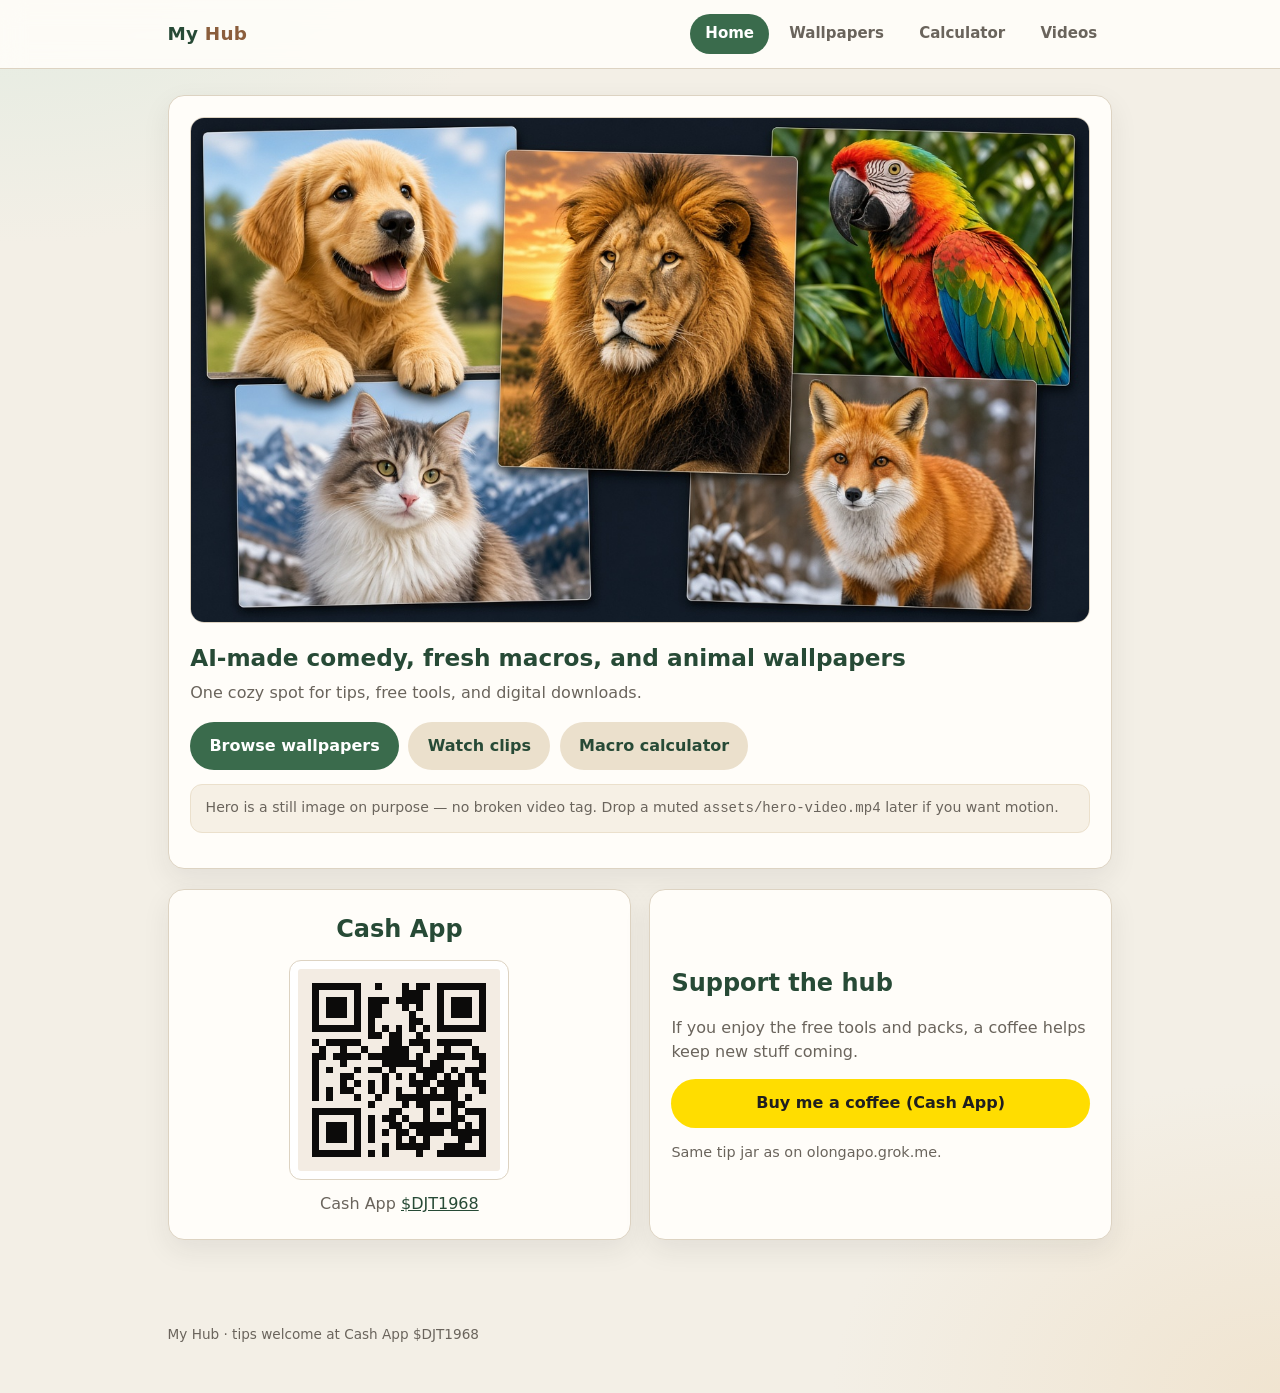
==== index.html @ 8bc64599 "Fix leftover $foot placeholders with site footer" ====
<!DOCTYPE html>
<html lang="en">
<head>
  <meta charset="UTF-8" />
  <meta name="viewport" content="width=device-width, initial-scale=1" />
  <title>Home · My Hub</title>
  <link rel="stylesheet" href="css/styles.css" />
</head>
<body>
  <header class="site-header">
    <div class="nav-wrap">
      <a class="brand" href="index.html">My <span>Hub</span></a>
      <button class="nav-toggle" type="button" aria-expanded="false" aria-controls="site-nav">Menu</button>
      <ul class="nav-links" id="site-nav">
        <li><a class="active" href="index.html">Home</a></li>
        <li><a href="wallpapers.html">Wallpapers</a></li>
        <li><a href="calculator.html">Calculator</a></li>
        <li><a href="videos.html">Videos</a></li>
      </ul>
    </div>
  </header>
  <main>
    <section class="hero-card">
      <img class="hero-media" src="assets/animal-wallpapers-cover.jpg" alt="Animal Wallpapers Pack preview" />
      <p class="hook">AI-made comedy, fresh macros, and animal wallpapers</p>
      <p class="lead">One cozy spot for tips, free tools, and digital downloads.</p>
      <div style="display:flex;flex-wrap:wrap;gap:0.6rem">
        <a class="btn btn-primary" href="wallpapers.html">Browse wallpapers</a>
        <a class="btn btn-ghost" href="videos.html">Watch clips</a>
        <a class="btn btn-ghost" href="calculator.html">Macro calculator</a>
      </div>
      <p class="soft-note">Hero is a still image on purpose — no broken video tag. Drop a muted <code>assets/hero-video.mp4</code> later if you want motion.</p>
    </section>
    <section class="home-grid">
      <div class="card qr-wrap">
        <h2 style="margin:0;color:var(--green-dark)">Cash App</h2>
        <img src="assets/cash-app-qr.svg" alt="Cash App QR code for $DJT1968" />
        <p class="lead" style="margin:0">Cash App <a href="https://cash.app/$DJT1968" target="_blank" rel="noopener">$DJT1968</a></p>
      </div>
      <div class="card" style="display:flex;flex-direction:column;justify-content:center;gap:0.85rem">
        <h2 style="margin:0;color:var(--green-dark)">Support the hub</h2>
        <p class="lead" style="margin:0">If you enjoy the free tools and packs, a coffee helps keep new stuff coming.</p>
        <a class="btn btn-coffee" href="https://cash.app/$DJT1968" target="_blank" rel="noopener">Buy me a coffee (Cash App)</a>
        <p class="lead" style="margin:0;font-size:0.9rem">Same tip jar as on olongapo.grok.me.</p>
      </div>
    </section>
  </main>
<footer class="site-footer"><p>My Hub · tips welcome at Cash App $DJT1968</p></footer>
  <script src="js/nav.js"></script>
</body>
</html>
---- css/styles.css ----
:root {
  --bg: #f3efe6;
  --bg-card: #fffdf9;
  --ink: #2a2824;
  --muted: #6a645c;
  --green: #3a6b4c;
  --green-dark: #274a36;
  --earth: #c4a574;
  --earth-soft: #ebe0cc;
  --accent: #8b5e3c;
  --border: #ddd3c2;
  --shadow: 0 10px 28px rgba(42, 40, 36, 0.08);
  --radius: 16px;
  --max: 980px;
  --nav-h: 68px;
  font-family: "Segoe UI", system-ui, -apple-system, sans-serif;
}
*, *::before, *::after { box-sizing: border-box; }
html { scroll-behavior: smooth; }
body {
  margin: 0;
  color: var(--ink);
  background:
    radial-gradient(ellipse 80% 50% at 0% -10%, #dceadf 0%, transparent 55%),
    radial-gradient(ellipse 70% 45% at 100% 100%, #f0e4d0 0%, transparent 50%),
    var(--bg);
  min-height: 100vh;
  line-height: 1.55;
}
a { color: var(--green-dark); }
a:hover { color: var(--accent); }

.site-header {
  position: sticky;
  top: 0;
  z-index: 50;
  background: rgba(255, 253, 249, 0.9);
  backdrop-filter: blur(12px);
  border-bottom: 1px solid var(--border);
}
.nav-wrap {
  max-width: var(--max);
  margin: 0 auto;
  padding: 0 1.1rem;
  min-height: var(--nav-h);
  display: flex;
  align-items: center;
  justify-content: space-between;
  gap: 1rem;
}
.brand {
  font-weight: 800;
  font-size: 1.15rem;
  color: var(--green-dark);
  text-decoration: none;
  letter-spacing: 0.01em;
}
.brand span { color: var(--accent); }
.nav-toggle {
  display: none;
  border: 1px solid var(--border);
  background: var(--bg-card);
  border-radius: 10px;
  padding: 0.5rem 0.8rem;
  cursor: pointer;
  color: var(--ink);
  font-weight: 600;
}
.nav-links {
  display: flex;
  flex-wrap: wrap;
  gap: 0.3rem;
  list-style: none;
  margin: 0;
  padding: 0;
}
.nav-links a {
  display: block;
  padding: 0.5rem 0.95rem;
  border-radius: 999px;
  text-decoration: none;
  color: var(--muted);
  font-weight: 650;
  font-size: 0.94rem;
  transition: background 0.15s ease, color 0.15s ease;
}
.nav-links a:hover { background: var(--earth-soft); color: var(--green-dark); }
.nav-links a.active {
  background: var(--green);
  color: #fff;
}
.nav-links a.active:hover { background: var(--green-dark); color: #fff; }

main {
  max-width: var(--max);
  margin: 0 auto;
  padding: 1.6rem 1.1rem 3.2rem;
}
.hero-card, .card {
  background: var(--bg-card);
  border: 1px solid var(--border);
  border-radius: var(--radius);
  box-shadow: var(--shadow);
  padding: 1.35rem;
  margin-bottom: 1.2rem;
}
.hero-media {
  width: 100%;
  aspect-ratio: 16 / 9;
  border-radius: 14px;
  object-fit: cover;
  display: block;
  border: 1px solid var(--border);
  background: #1e2a22;
}
.hook {
  margin: 1.05rem 0 0.3rem;
  font-size: clamp(1.2rem, 2.5vw, 1.45rem);
  font-weight: 800;
  color: var(--green-dark);
}
.lead { color: var(--muted); margin: 0 0 1rem; }
.home-grid {
  display: grid;
  grid-template-columns: 1fr 1fr;
  gap: 1.1rem;
}
.qr-wrap {
  display: flex;
  flex-direction: column;
  align-items: center;
  gap: 0.75rem;
  text-align: center;
}
.qr-wrap img {
  width: min(220px, 100%);
  height: auto;
  border-radius: 12px;
  border: 1px solid var(--border);
  background: #fff;
  padding: 0.5rem;
}
.btn {
  display: inline-flex;
  align-items: center;
  justify-content: center;
  gap: 0.4rem;
  padding: 0.75rem 1.2rem;
  border-radius: 999px;
  border: none;
  font-weight: 750;
  text-decoration: none;
  cursor: pointer;
  transition: transform 0.12s ease, background 0.12s ease, box-shadow 0.12s ease;
}
.btn:hover { transform: translateY(-1px); }
.btn-primary { background: var(--green); color: #fff; }
.btn-primary:hover { background: var(--green-dark); color: #fff; }
.btn-coffee { background: #ffdd00; color: #1f1f1f; }
.btn-ghost { background: var(--earth-soft); color: var(--green-dark); }
.btn-buy {
  font-size: 1.05rem;
  padding: 0.9rem 1.45rem;
  box-shadow: 0 8px 18px rgba(61, 107, 79, 0.28);
}
.page-title {
  margin: 0 0 0.35rem;
  font-size: clamp(1.5rem, 3vw, 1.85rem);
  color: var(--green-dark);
}
.page-sub { margin: 0 0 1.3rem; color: var(--muted); max-width: 40rem; }
.cover {
  width: 100%;
  border-radius: 14px;
  display: block;
  border: 1px solid var(--border);
}
.soft-note {
  font-size: 0.88rem;
  color: var(--muted);
  background: #f6f0e5;
  border: 1px solid var(--earth-soft);
  border-radius: 12px;
  padding: 0.75rem 0.9rem;
  margin-top: 0.85rem;
}
.form-grid {
  display: grid;
  grid-template-columns: 1fr 1fr;
  gap: 0.9rem;
}
.form-grid .full { grid-column: 1 / -1; }
label {
  display: flex;
  flex-direction: column;
  gap: 0.35rem;
  font-weight: 650;
  font-size: 0.92rem;
}
input, select {
  padding: 0.7rem 0.8rem;
  border-radius: 11px;
  border: 1px solid var(--border);
  background: #fff;
  font: inherit;
  color: var(--ink);
}
input:focus, select:focus {
  outline: 2px solid var(--green);
  outline-offset: 1px;
}
.results {
  display: grid;
  grid-template-columns: repeat(3, 1fr);
  gap: 0.8rem;
  margin-top: 1rem;
}
.result-pill {
  background: linear-gradient(165deg, #e7f1e9, #f7f1e5);
  border: 1px solid var(--border);
  border-radius: 14px;
  padding: 1rem;
  text-align: center;
}
.result-pill strong {
  display: block;
  font-size: 1.4rem;
  color: var(--green-dark);
}
.result-pill span { color: var(--muted); font-size: 0.85rem; }
.video-grid {
  display: grid;
  grid-template-columns: 1fr 1fr;
  gap: 1rem;
}
.video-card {
  margin: 0;
  background: #fff;
  border: 1px solid var(--border);
  border-radius: 14px;
  overflow: hidden;
  box-shadow: var(--shadow);
  display: flex;
  flex-direction: column;
}
.video-card img {
  width: 100%;
  aspect-ratio: 16 / 10;
  object-fit: cover;
  display: block;
  background: #243028;
}
.video-card .body {
  padding: 1rem 1.05rem 1.15rem;
  display: flex;
  flex-direction: column;
  gap: 0.55rem;
  flex: 1;
}
.video-card h2 {
  margin: 0;
  font-size: 1.1rem;
  color: var(--green-dark);
}
.video-card p { margin: 0; color: var(--muted); font-size: 0.92rem; }
.video-card .btn { margin-top: auto; align-self: flex-start; }
.wallpaper-hero { text-align: center; }
.wallpaper-blurb { margin: 1rem 0 1.1rem; color: var(--muted); }
.gallery-heading {
  margin: 0 0 1rem;
  font-size: 1.2rem;
  color: var(--green-dark);
}
.wallpaper-gallery {
  display: grid;
  grid-template-columns: repeat(2, 1fr);
  gap: 0.95rem;
}
.wallpaper-card {
  margin: 0;
  background: #fff;
  border: 1px solid var(--border);
  border-radius: 14px;
  overflow: hidden;
  box-shadow: var(--shadow);
}
.wallpaper-card img {
  display: block;
  width: 100%;
  aspect-ratio: 16 / 9;
  object-fit: cover;
}
.wallpaper-card figcaption {
  padding: 0.6rem 0.75rem 0.75rem;
  font-weight: 750;
  color: var(--green-dark);
  text-align: center;
}
.buy-row { margin-top: 1.3rem; text-align: center; }
.site-footer {
  max-width: var(--max);
  margin: 0 auto;
  padding: 0 1.1rem 2.2rem;
  color: var(--muted);
  font-size: 0.85rem;
}
@media (min-width: 721px) {
  .wallpaper-gallery { grid-template-columns: repeat(3, 1fr); }
}
@media (max-width: 720px) {
  .nav-toggle { display: inline-flex; }
  .nav-links {
    display: none;
    width: 100%;
    flex-direction: column;
    padding-bottom: 0.85rem;
  }
  .nav-links.open { display: flex; }
  .nav-wrap { flex-wrap: wrap; padding-top: 0.65rem; }
  .home-grid, .form-grid, .results, .video-grid, .wallpaper-gallery {
    grid-template-columns: 1fr;
  }
}
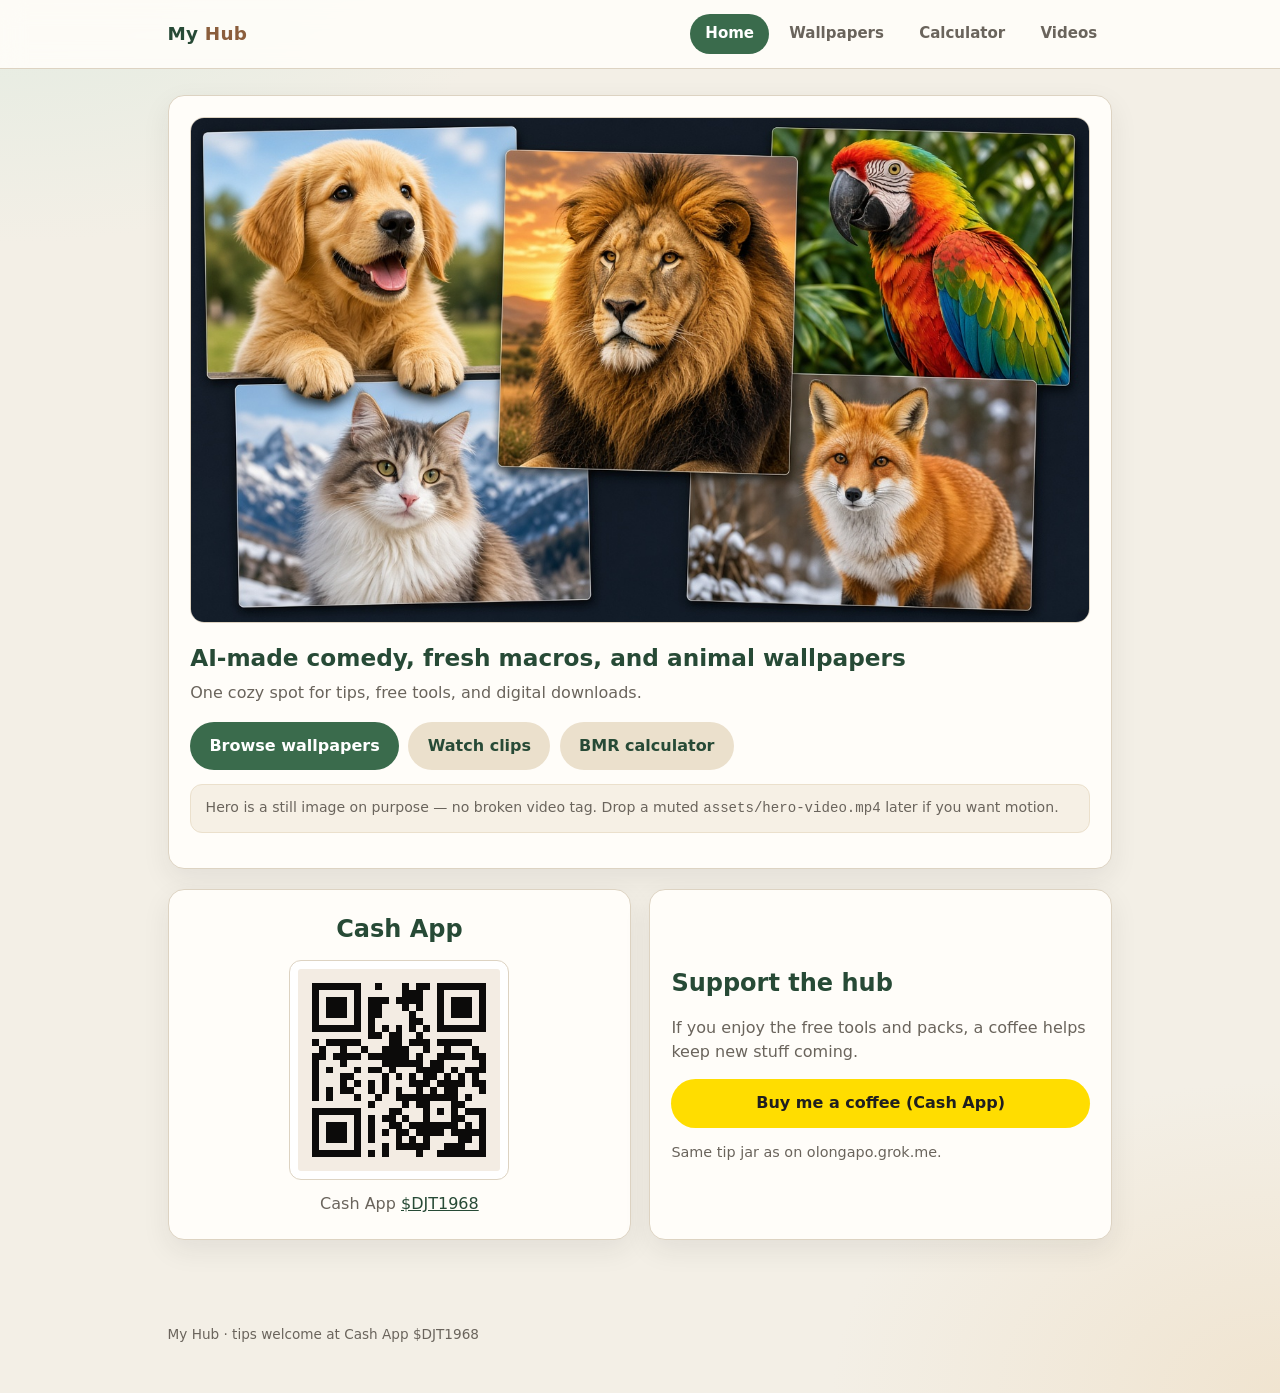
==== commit 89dbfc8f: "Rename Free macro calculator label to Free BMR Calculator Display-only rename; calculator logic unch" ====
--- a/index.html
+++ b/index.html
@@ -27,7 +27,7 @@
       <div style="display:flex;flex-wrap:wrap;gap:0.6rem">
         <a class="btn btn-primary" href="wallpapers.html">Browse wallpapers</a>
         <a class="btn btn-ghost" href="videos.html">Watch clips</a>
-        <a class="btn btn-ghost" href="calculator.html">Macro calculator</a>
+        <a class="btn btn-ghost" href="calculator.html">BMR calculator</a>
       </div>
       <p class="soft-note">Hero is a still image on purpose — no broken video tag. Drop a muted <code>assets/hero-video.mp4</code> later if you want motion.</p>
     </section>
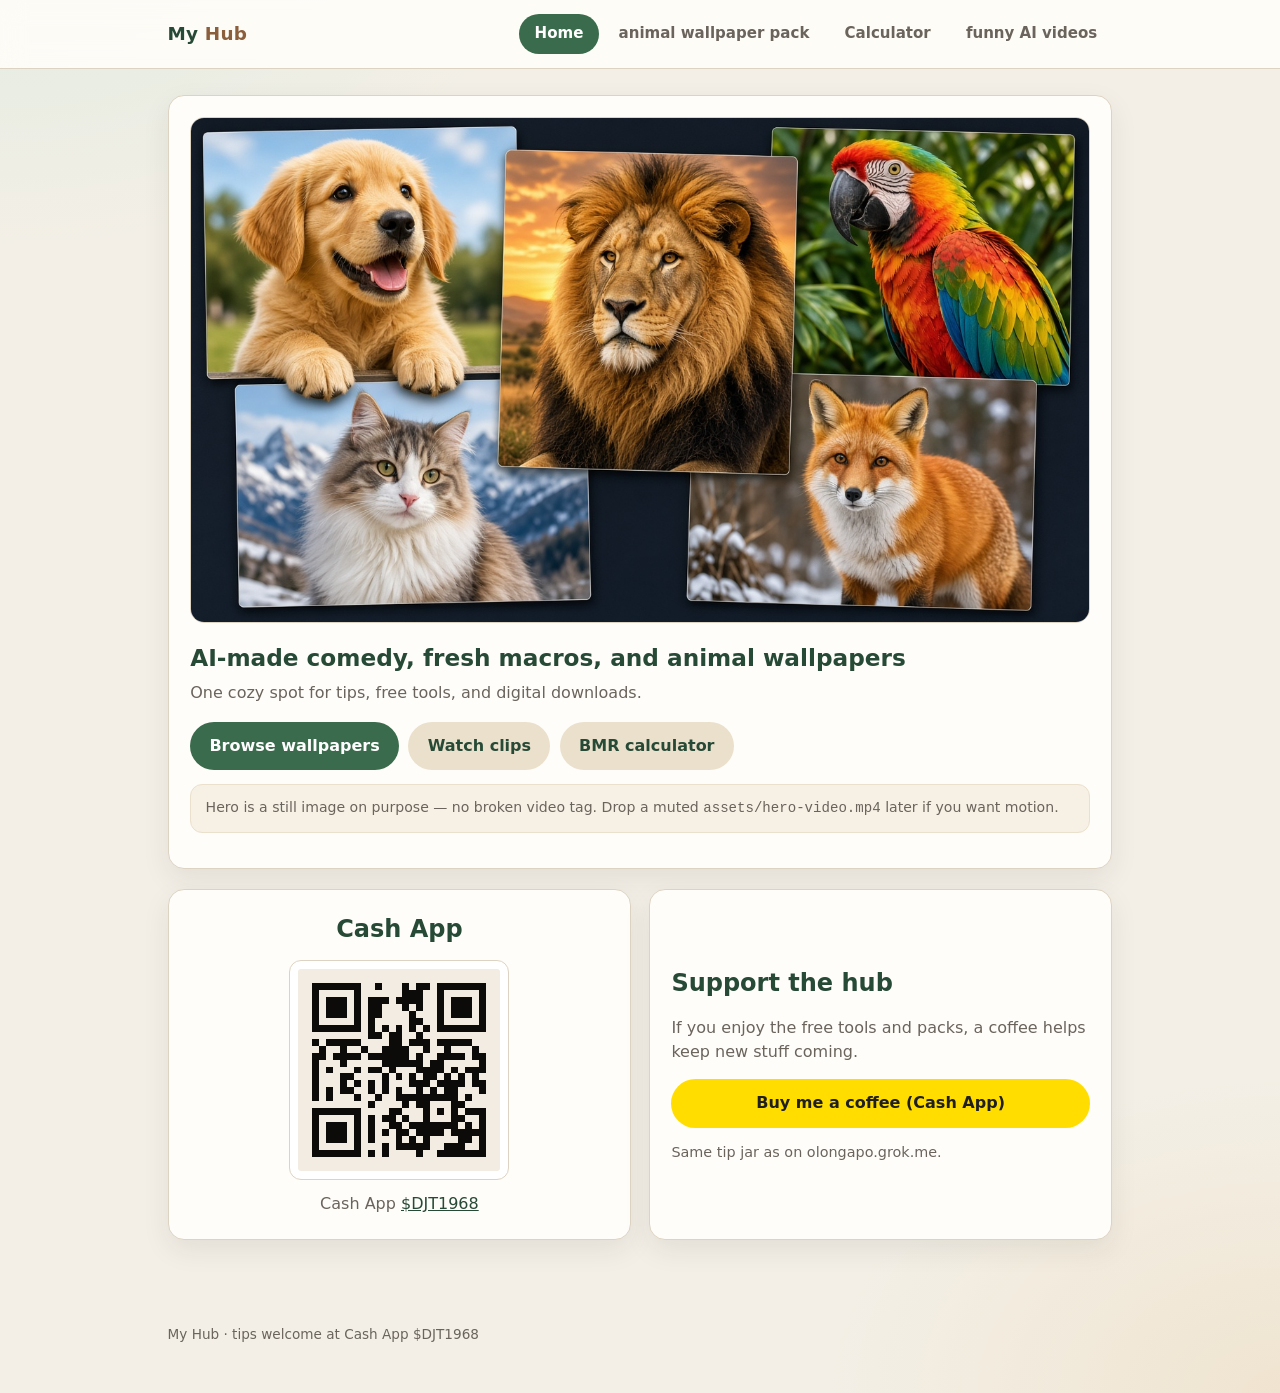
==== commit a2695df4: "Rename nav labels: animal wallpaper pack, funny AI videos Display-only; hrefs and pages unchanged." ====
--- a/index.html
+++ b/index.html
@@ -13,9 +13,9 @@
       <button class="nav-toggle" type="button" aria-expanded="false" aria-controls="site-nav">Menu</button>
       <ul class="nav-links" id="site-nav">
         <li><a class="active" href="index.html">Home</a></li>
-        <li><a href="wallpapers.html">Wallpapers</a></li>
+        <li><a href="wallpapers.html">animal wallpaper pack</a></li>
         <li><a href="calculator.html">Calculator</a></li>
-        <li><a href="videos.html">Videos</a></li>
+        <li><a href="videos.html">funny AI videos</a></li>
       </ul>
     </div>
   </header>
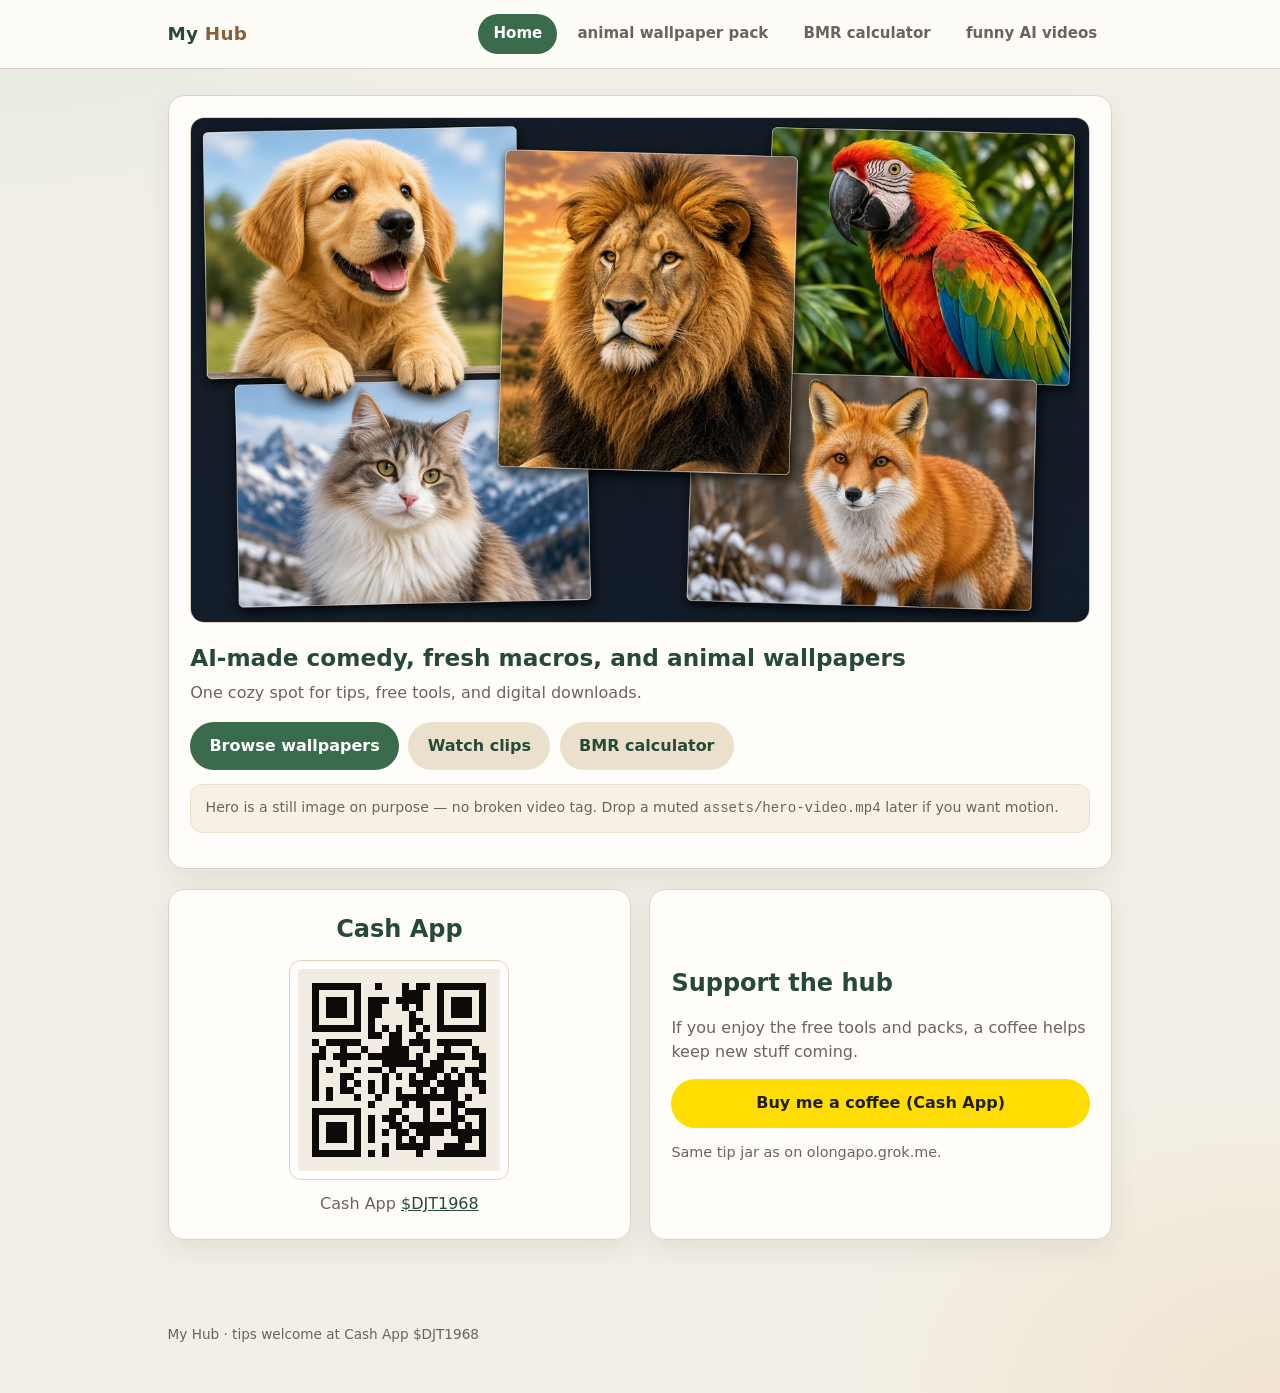
==== commit 385949e3: "Rename nav tab Calculator to BMR calculator Earlier rename only updated page heading and home button" ====
--- a/index.html
+++ b/index.html
@@ -14,7 +14,7 @@
       <ul class="nav-links" id="site-nav">
         <li><a class="active" href="index.html">Home</a></li>
         <li><a href="wallpapers.html">animal wallpaper pack</a></li>
-        <li><a href="calculator.html">Calculator</a></li>
+        <li><a href="calculator.html">BMR calculator</a></li>
         <li><a href="videos.html">funny AI videos</a></li>
       </ul>
     </div>
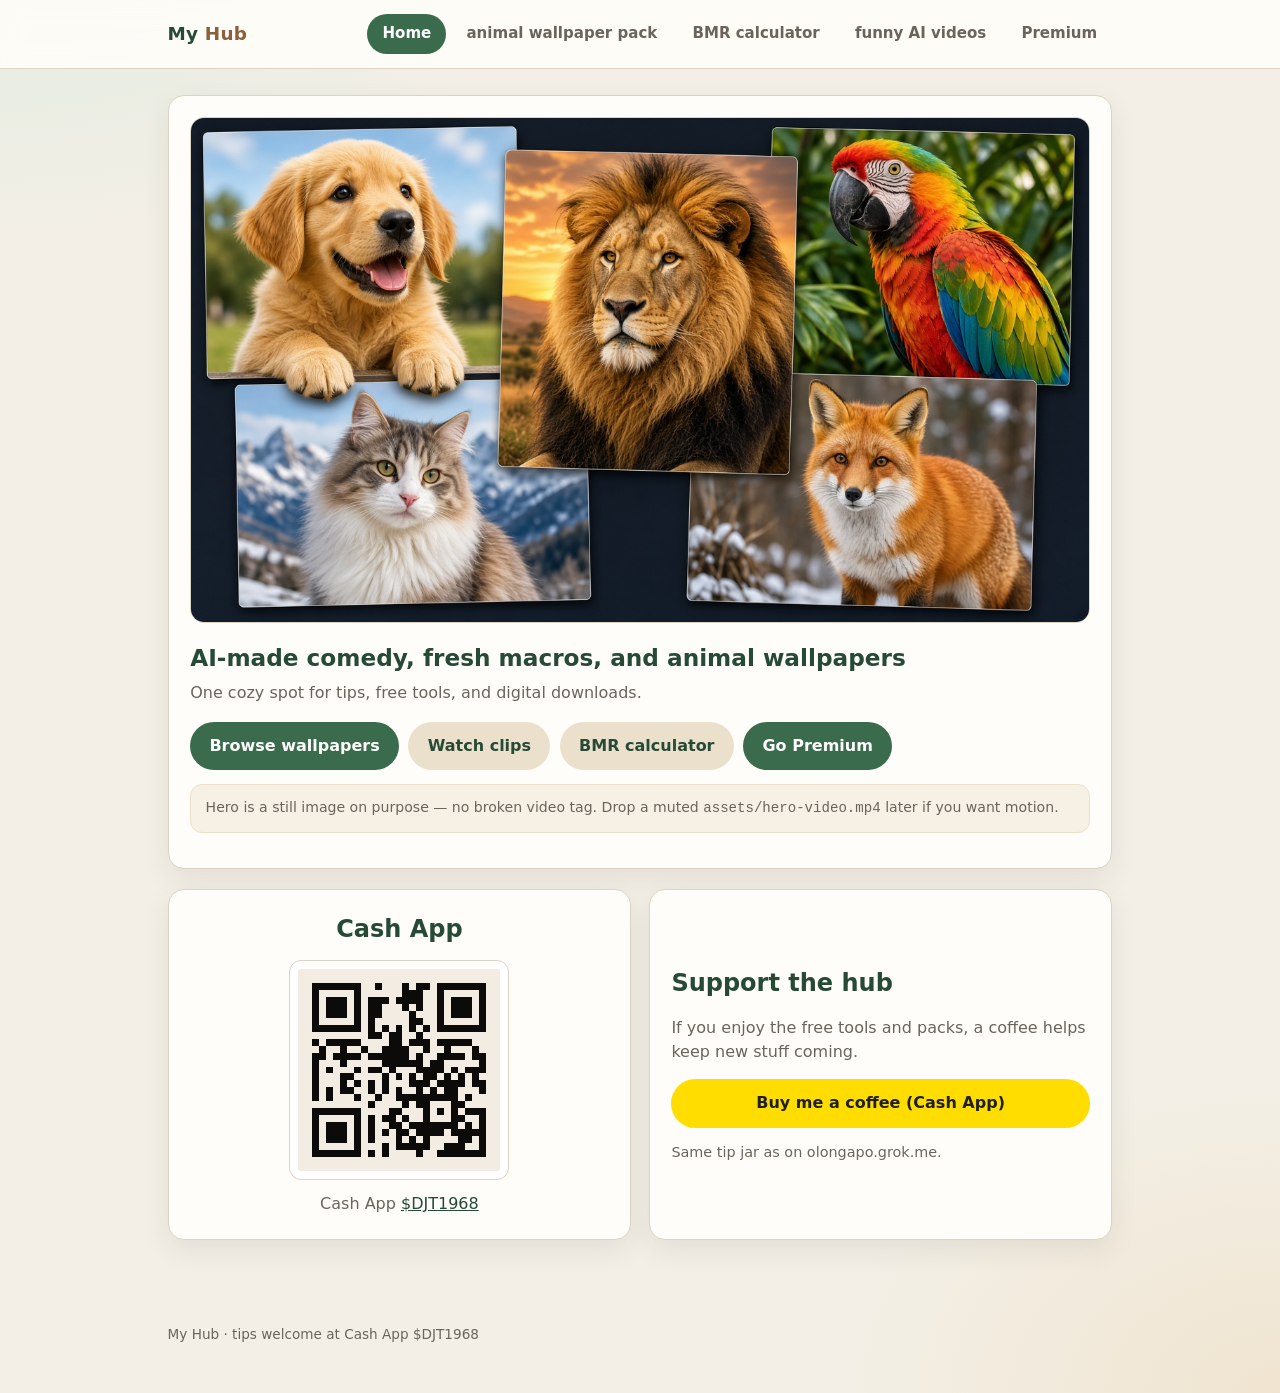
==== commit 07707d15: "Add Premium page and expand animal wallpaper gallery New premium.html with placeholder Gumroad bundl" ====
--- a/index.html
+++ b/index.html
@@ -16,6 +16,7 @@
         <li><a href="wallpapers.html">animal wallpaper pack</a></li>
         <li><a href="calculator.html">BMR calculator</a></li>
         <li><a href="videos.html">funny AI videos</a></li>
+        <li><a href="premium.html">Premium</a></li>
       </ul>
     </div>
   </header>
@@ -28,6 +29,7 @@
         <a class="btn btn-primary" href="wallpapers.html">Browse wallpapers</a>
         <a class="btn btn-ghost" href="videos.html">Watch clips</a>
         <a class="btn btn-ghost" href="calculator.html">BMR calculator</a>
+        <a class="btn btn-primary" href="premium.html">Go Premium</a>
       </div>
       <p class="soft-note">Hero is a still image on purpose — no broken video tag. Drop a muted <code>assets/hero-video.mp4</code> later if you want motion.</p>
     </section>
--- a/css/styles.css
+++ b/css/styles.css
@@ -320,4 +320,13 @@
   .home-grid, .form-grid, .results, .video-grid, .wallpaper-gallery {
     grid-template-columns: 1fr;
   }
-}+}
+/* Premium page */
+.premium-grid {
+  display: grid;
+  grid-template-columns: 1fr 1fr;
+  gap: 1.1rem;
+}
+@media (max-width: 720px) {
+  .premium-grid { grid-template-columns: 1fr; }
+}
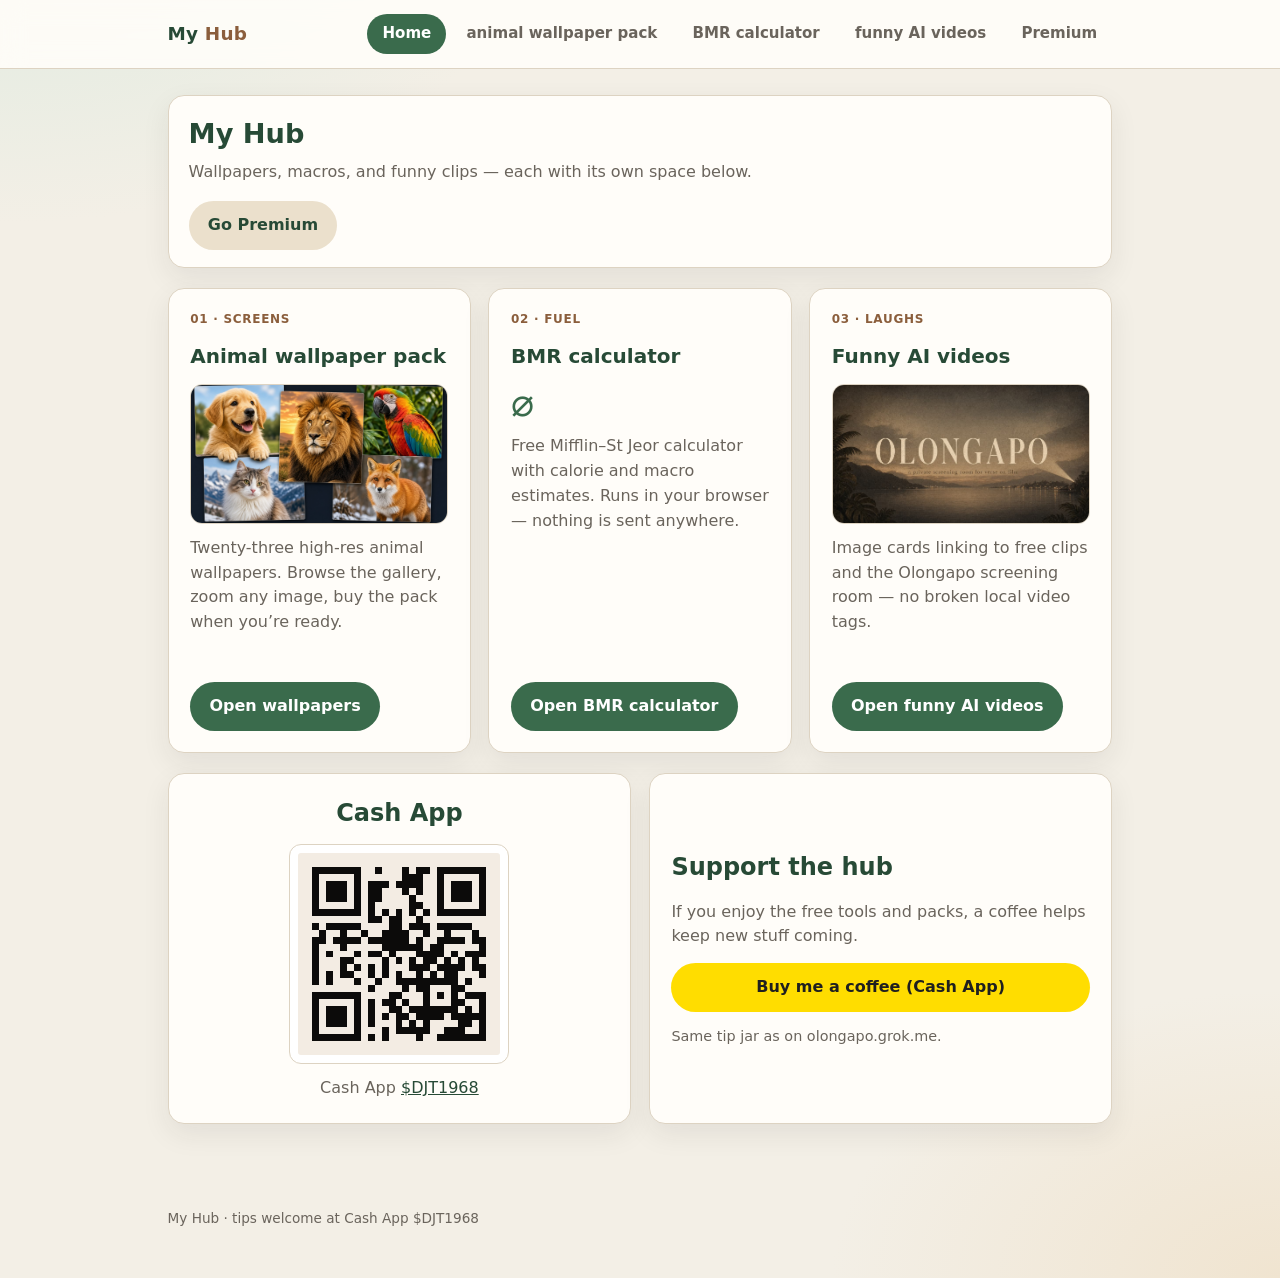
==== commit 459ee874: "Balance home layout: equal wallpaper, BMR, and videos sections Shrink wallpaper hero footprint; give" ====
--- a/index.html
+++ b/index.html
@@ -21,18 +21,40 @@
     </div>
   </header>
   <main>
-    <section class="hero-card">
-      <img class="hero-media" src="assets/animal-wallpapers-cover.jpg" alt="Animal Wallpapers Pack preview" />
-      <p class="hook">AI-made comedy, fresh macros, and animal wallpapers</p>
-      <p class="lead">One cozy spot for tips, free tools, and digital downloads.</p>
-      <div style="display:flex;flex-wrap:wrap;gap:0.6rem">
-        <a class="btn btn-primary" href="wallpapers.html">Browse wallpapers</a>
-        <a class="btn btn-ghost" href="videos.html">Watch clips</a>
-        <a class="btn btn-ghost" href="calculator.html">BMR calculator</a>
-        <a class="btn btn-primary" href="premium.html">Go Premium</a>
+    <section class="hero-card hero-compact">
+      <p class="hook" style="margin-top:0">My Hub</p>
+      <p class="lead">Wallpapers, macros, and funny clips — each with its own space below.</p>
+      <div class="hero-actions">
+        <a class="btn btn-ghost" href="premium.html">Go Premium</a>
       </div>
-      <p class="soft-note">Hero is a still image on purpose — no broken video tag. Drop a muted <code>assets/hero-video.mp4</code> later if you want motion.</p>
     </section>
+
+    <section class="feature-grid" aria-label="Main sections">
+      <article class="card feature-card feature-wallpapers">
+        <p class="feature-kicker">01 · Screens</p>
+        <h2 class="feature-title">Animal wallpaper pack</h2>
+        <img class="feature-thumb" src="assets/animal-wallpapers-cover.jpg" alt="Animal wallpapers preview" />
+        <p class="lead">Twenty-three high-res animal wallpapers. Browse the gallery, zoom any image, buy the pack when you’re ready.</p>
+        <a class="btn btn-primary" href="wallpapers.html">Open wallpapers</a>
+      </article>
+
+      <article class="card feature-card feature-bmr">
+        <p class="feature-kicker">02 · Fuel</p>
+        <h2 class="feature-title">BMR calculator</h2>
+        <p class="feature-icon" aria-hidden="true">⌀</p>
+        <p class="lead">Free Mifflin–St Jeor calculator with calorie and macro estimates. Runs in your browser — nothing is sent anywhere.</p>
+        <a class="btn btn-primary" href="calculator.html">Open BMR calculator</a>
+      </article>
+
+      <article class="card feature-card feature-videos">
+        <p class="feature-kicker">03 · Laughs</p>
+        <h2 class="feature-title">Funny AI videos</h2>
+        <img class="feature-thumb" src="assets/olongapo-og.jpg" alt="Funny AI videos preview" />
+        <p class="lead">Image cards linking to free clips and the Olongapo screening room — no broken local video tags.</p>
+        <a class="btn btn-primary" href="videos.html">Open funny AI videos</a>
+      </article>
+    </section>
+
     <section class="home-grid">
       <div class="card qr-wrap">
         <h2 style="margin:0;color:var(--green-dark)">Cash App</h2>
@@ -50,4 +72,4 @@
 <footer class="site-footer"><p>My Hub · tips welcome at Cash App $DJT1968</p></footer>
   <script src="js/nav.js"></script>
 </body>
-</html>+</html>
--- a/css/styles.css
+++ b/css/styles.css
@@ -264,7 +264,9 @@
 }
 .video-card p { margin: 0; color: var(--muted); font-size: 0.92rem; }
 .video-card .btn { margin-top: auto; align-self: flex-start; }
-.wallpaper-hero { text-align: center; }
+.wallpaper-hero { text-align: center; max-width: 40rem; margin-left: auto; margin-right: auto; }
+.wallpaper-hero .cover { max-height: 220px; width: 100%; object-fit: cover; border-radius: 14px; }
+.wallpaper-gallery { max-width: 52rem; margin: 0 auto; }
 .wallpaper-blurb { margin: 1rem 0 1.1rem; color: var(--muted); }
 .gallery-heading {
   margin: 0 0 1rem;
@@ -324,9 +326,222 @@
 /* Premium page */
 .premium-grid {
   display: grid;
-  grid-template-columns: 1fr 1fr;
+  grid-template-columns: repeat(3, minmax(0, 1fr));
   gap: 1.1rem;
+}
+@media (max-width: 900px) {
+  .premium-grid { grid-template-columns: 1fr; }
 }
 @media (max-width: 720px) {
   .premium-grid { grid-template-columns: 1fr; }
 }
+
+
+/* Wallpaper lightbox */
+.wallpaper-card img { cursor: zoom-in; }
+.lightbox {
+  position: fixed;
+  inset: 0;
+  z-index: 100;
+  display: grid;
+  place-items: center;
+  padding: 2.5rem 1rem 1rem;
+  background: rgba(24, 29, 25, 0.9);
+}
+.lightbox[hidden] { display: none; }
+.lightbox-frame {
+  width: min(1100px, 96vw);
+  height: min(88vh, 900px);
+  display: grid;
+  place-items: center;
+}
+.lightbox-image {
+  display: block;
+  max-width: 100%;
+  max-height: 100%;
+  width: auto;
+  height: auto;
+  object-fit: contain;
+  border-radius: 10px;
+  box-shadow: 0 18px 50px rgba(0, 0, 0, 0.38);
+}
+.lightbox-close {
+  position: absolute;
+  top: 0.75rem;
+  right: 1rem;
+  width: 2.5rem;
+  height: 2.5rem;
+  border: 1px solid rgba(255, 255, 255, 0.45);
+  border-radius: 50%;
+  background: rgba(255, 255, 255, 0.12);
+  color: #fff;
+  font-size: 1.8rem;
+  line-height: 1;
+  cursor: pointer;
+}
+.lightbox-close:hover { background: rgba(255, 255, 255, 0.24); }
+body.lightbox-open { overflow: hidden; }
+
+/* Admin browse */
+.admin-login-card form {
+  max-width: 24rem;
+  display: grid;
+  gap: 0.9rem;
+}
+.admin-login-card .btn { justify-self: start; }
+.admin-error {
+  min-height: 1.4em;
+  margin: 0;
+  color: #a13d2d;
+  font-weight: 650;
+}
+.admin-grid {
+  display: grid;
+  grid-template-columns: repeat(3, 1fr);
+  gap: 1rem;
+}
+.admin-card {
+  overflow: hidden;
+  background: #fff;
+  border: 1px solid var(--border);
+  border-radius: 14px;
+  box-shadow: var(--shadow);
+}
+.admin-card img {
+  display: block;
+  width: 100%;
+  aspect-ratio: 16 / 10;
+  object-fit: cover;
+  background: #eee;
+}
+.admin-card-body {
+  display: grid;
+  gap: 0.65rem;
+  padding: 0.85rem;
+}
+.admin-card-body code {
+  overflow-wrap: anywhere;
+  color: var(--green-dark);
+  font-size: 0.84rem;
+}
+.admin-card-body .btn { justify-self: start; padding: 0.55rem 0.85rem; font-size: 0.86rem; }
+@media (max-width: 720px) {
+  .admin-grid { grid-template-columns: 1fr; }
+}
+
+/* Premium polish */
+.premium-badge {
+  display: inline-block;
+  margin: 0 0 0.65rem;
+  padding: 0.35rem 0.75rem;
+  border-radius: 999px;
+  background: var(--earth-soft);
+  border: 1px solid var(--border);
+  color: var(--green-dark);
+  font-size: 0.82rem;
+  font-weight: 750;
+  letter-spacing: 0.02em;
+}
+.premium-hero { text-align: center; }
+.premium-price {
+  margin: 0;
+  font-size: 1.05rem;
+  color: var(--muted);
+  font-weight: 650;
+}
+.premium-price span {
+  display: block;
+  font-size: clamp(2rem, 4vw, 2.6rem);
+  font-weight: 850;
+  color: var(--green-dark);
+  line-height: 1.1;
+}
+.premium-includes {
+  text-align: left;
+  max-width: 36rem;
+  margin: 0 auto 1.25rem;
+  padding: 0 0 0 1.1rem;
+  color: var(--ink);
+}
+.premium-includes li { margin: 0.45rem 0; }
+.premium-item h2 {
+  margin: 0 0 0.55rem;
+  font-size: 1.2rem;
+  color: var(--green-dark);
+}
+.premium-item-label {
+  margin: 0 0 0.35rem;
+  font-size: 0.78rem;
+  font-weight: 800;
+  letter-spacing: 0.06em;
+  text-transform: uppercase;
+  color: var(--accent);
+}
+.premium-bullets {
+  margin: 0 0 1.1rem;
+  padding-left: 1.1rem;
+  color: var(--muted);
+  font-size: 0.92rem;
+}
+.premium-bullets li { margin: 0.3rem 0; }
+.btn[disabled], .btn[aria-disabled="true"] {
+  opacity: 0.55;
+  cursor: not-allowed;
+  pointer-events: none;
+}
+@media (max-width: 720px) {
+  .premium-grid { grid-template-columns: 1fr; }
+}
+
+
+/* Balanced home feature sections */
+.hero-compact { padding: 1.1rem 1.25rem; }
+.hero-compact .hook { font-size: clamp(1.35rem, 3vw, 1.7rem); }
+.hero-actions { display:flex; flex-wrap:wrap; gap:0.6rem; margin-top:0.85rem; }
+.feature-grid {
+  display: grid;
+  grid-template-columns: repeat(3, minmax(0, 1fr));
+  gap: 1.1rem;
+  margin-bottom: 1.2rem;
+  align-items: stretch;
+}
+.feature-card {
+  display: flex;
+  flex-direction: column;
+  gap: 0.75rem;
+  min-height: 100%;
+}
+.feature-kicker {
+  margin: 0;
+  font-size: 0.75rem;
+  font-weight: 800;
+  letter-spacing: 0.06em;
+  text-transform: uppercase;
+  color: var(--accent);
+}
+.feature-title {
+  margin: 0;
+  font-size: 1.25rem;
+  color: var(--green-dark);
+}
+.feature-thumb {
+  width: 100%;
+  aspect-ratio: 16 / 9;
+  max-height: 140px;
+  object-fit: cover;
+  border-radius: 12px;
+  border: 1px solid var(--border);
+  background: #243028;
+}
+.feature-icon {
+  margin: 0;
+  font-size: 2.4rem;
+  line-height: 1;
+  color: var(--green);
+}
+.feature-card .btn { margin-top: auto; align-self: flex-start; }
+@media (max-width: 900px) {
+  .feature-grid { grid-template-columns: 1fr; }
+  .feature-thumb { max-height: 180px; }
+}
+
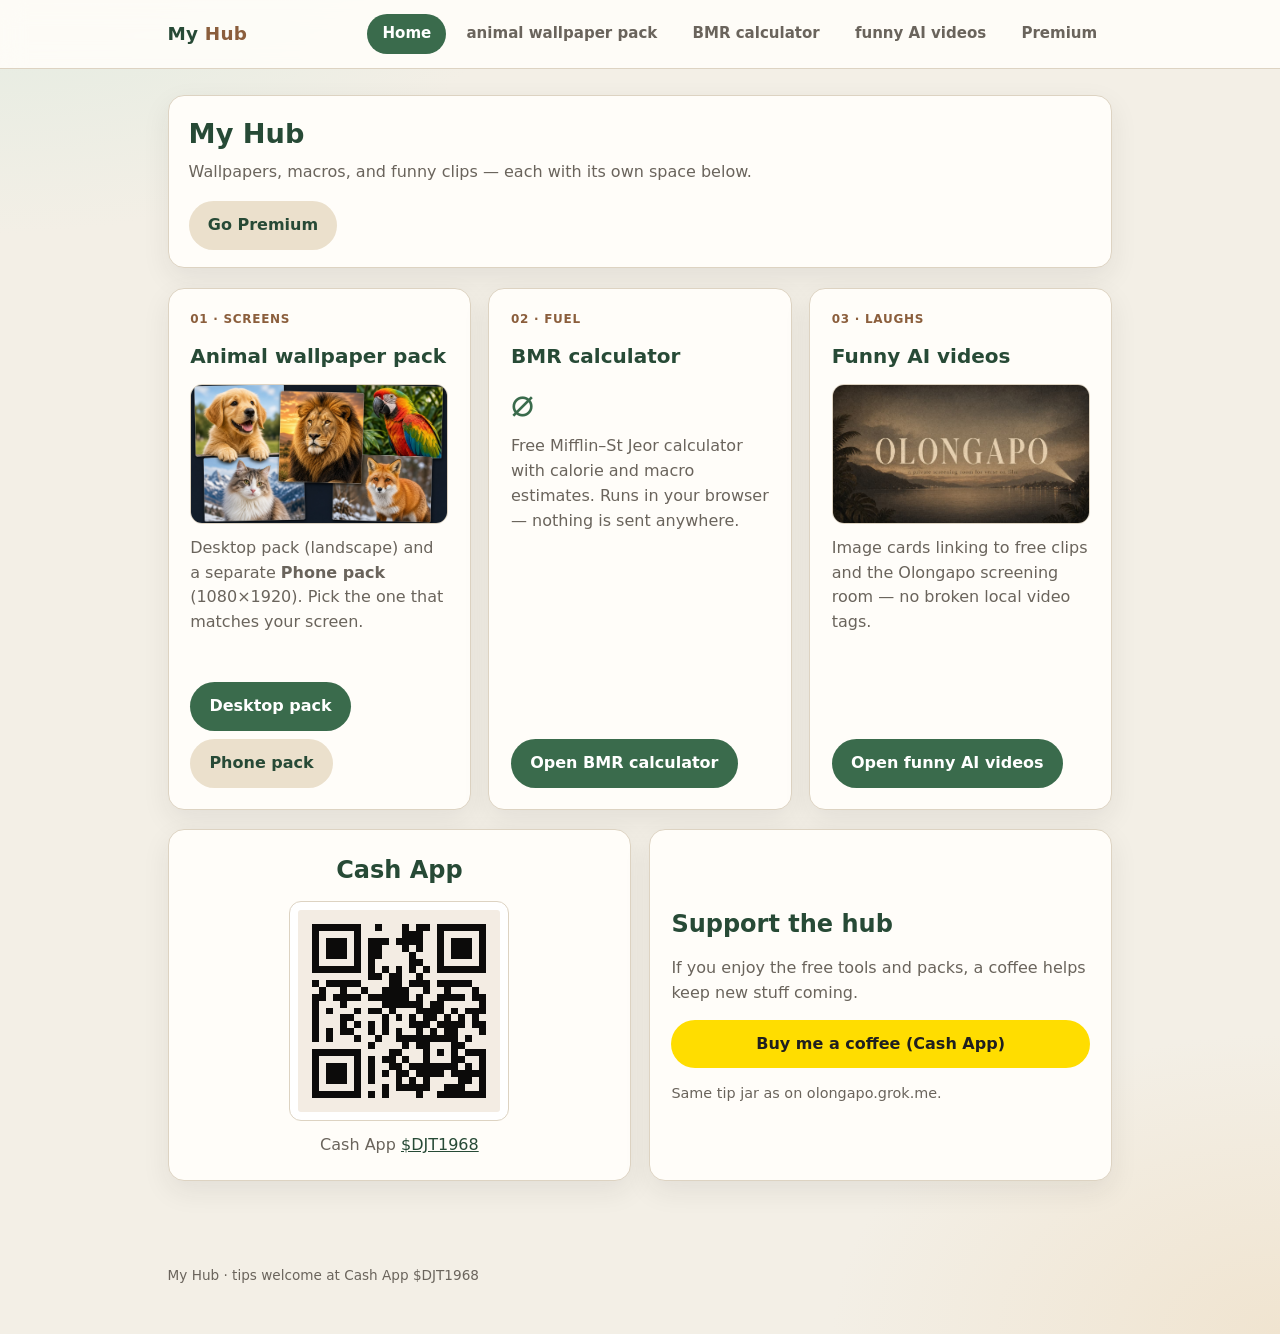
==== commit 66455b04: "Separate desktop vs phone wallpaper packs with clear device labels Desktop gallery labeled landscape" ====
--- a/index.html
+++ b/index.html
@@ -34,8 +34,11 @@
         <p class="feature-kicker">01 · Screens</p>
         <h2 class="feature-title">Animal wallpaper pack</h2>
         <img class="feature-thumb" src="assets/animal-wallpapers-cover.jpg" alt="Animal wallpapers preview" />
-        <p class="lead">Twenty-three high-res animal wallpapers. Browse the gallery, zoom any image, buy the pack when you’re ready.</p>
-        <a class="btn btn-primary" href="wallpapers.html">Open wallpapers</a>
+        <p class="lead">Desktop pack (landscape) and a separate <strong>Phone pack</strong> (1080×1920). Pick the one that matches your screen.</p>
+        <div style="display:flex;flex-wrap:wrap;gap:0.5rem;margin-top:auto">
+          <a class="btn btn-primary" href="wallpapers.html">Desktop pack</a>
+          <a class="btn btn-ghost" href="phone-wallpapers.html">Phone pack</a>
+        </div>
       </article>
 
       <article class="card feature-card feature-bmr">
--- a/css/styles.css
+++ b/css/styles.css
@@ -545,3 +545,30 @@
   .feature-thumb { max-height: 180px; }
 }
 
+
+
+/* Device clarity banners */
+.device-banner {
+  display: inline-block;
+  margin: 0 0 0.75rem;
+  padding: 0.4rem 0.85rem;
+  border-radius: 999px;
+  font-size: 0.82rem;
+  font-weight: 800;
+  letter-spacing: 0.02em;
+}
+.device-banner-desktop {
+  background: #ebe0cc;
+  border: 1px solid var(--border);
+  color: var(--green-dark);
+}
+.device-banner-phone {
+  background: #dceadf;
+  border: 1px solid #b7cfc0;
+  color: var(--green-dark);
+}
+.phone-cover { max-width: 220px; margin: 0 auto; aspect-ratio: 9 / 16; max-height: none; }
+.phone-gallery .phone-card img { aspect-ratio: 9 / 16; }
+@media (min-width: 721px) {
+  .phone-gallery { grid-template-columns: repeat(4, 1fr); max-width: 56rem; }
+}
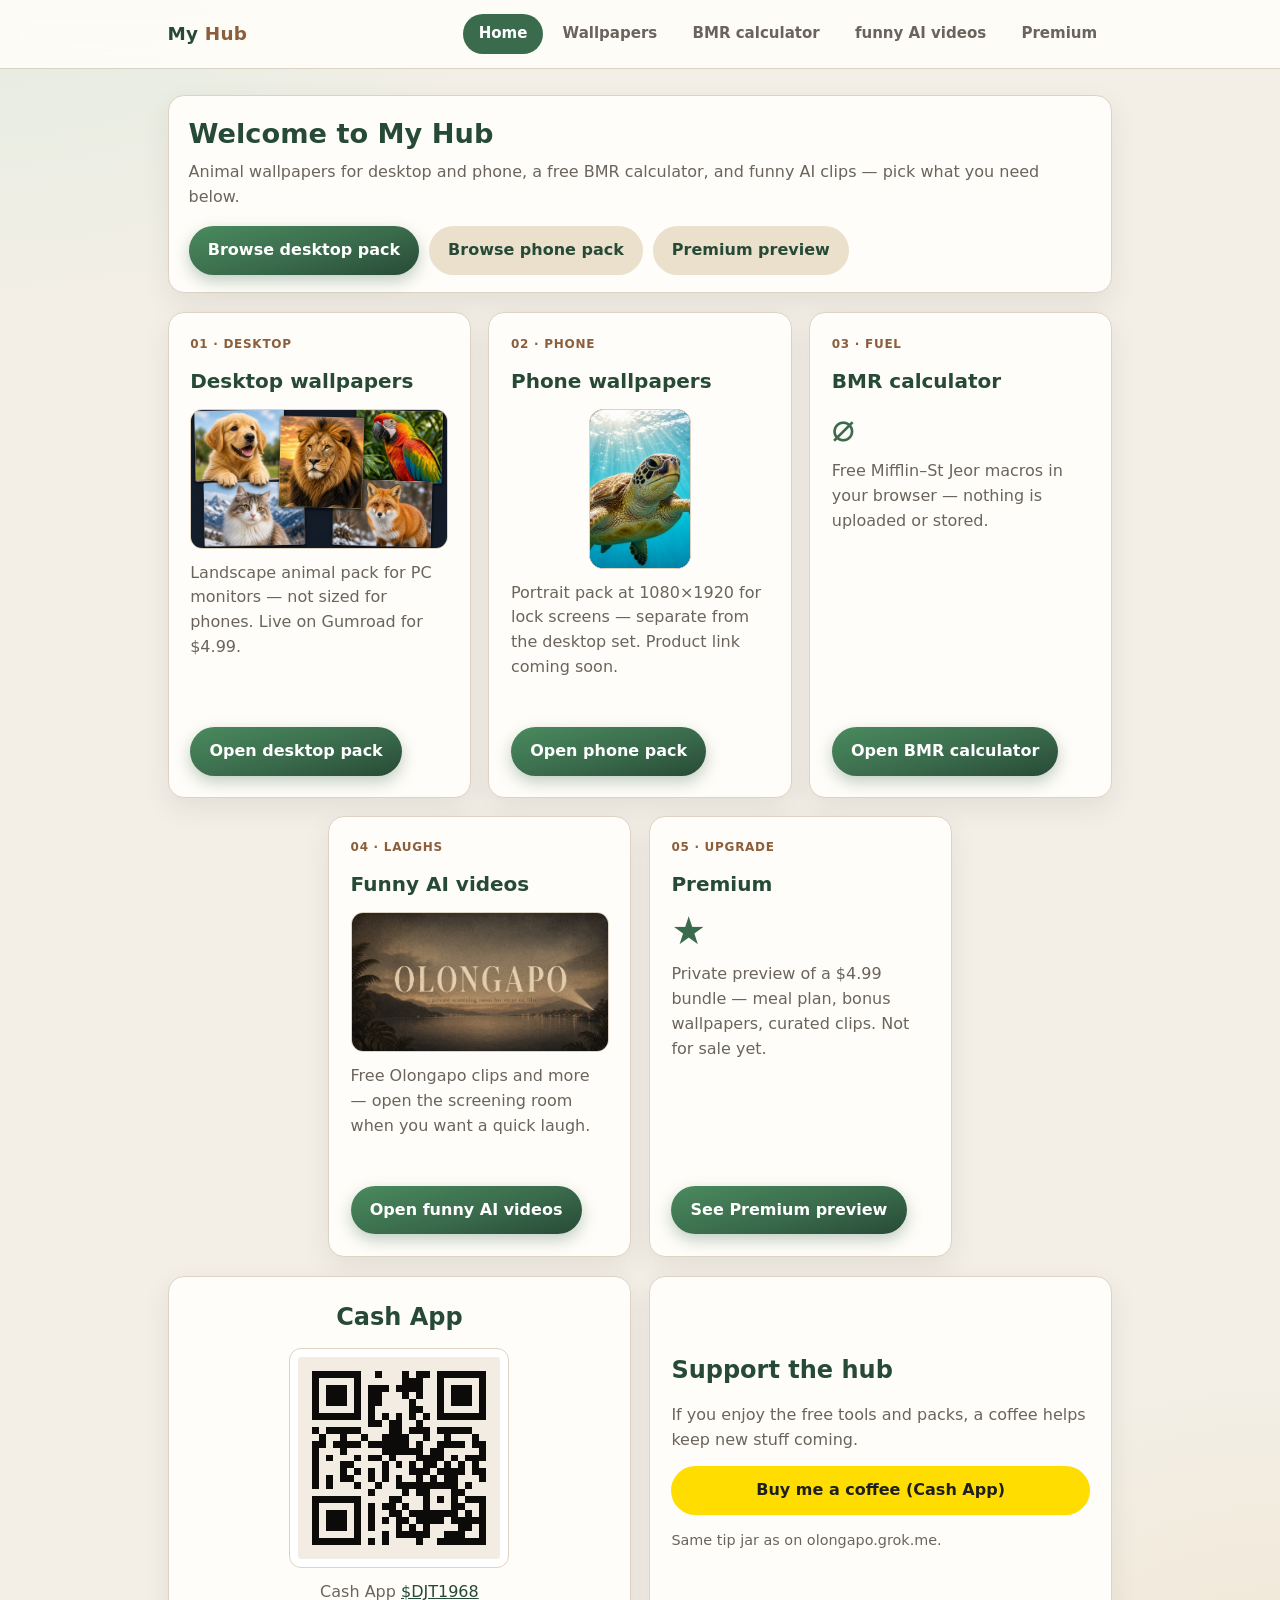
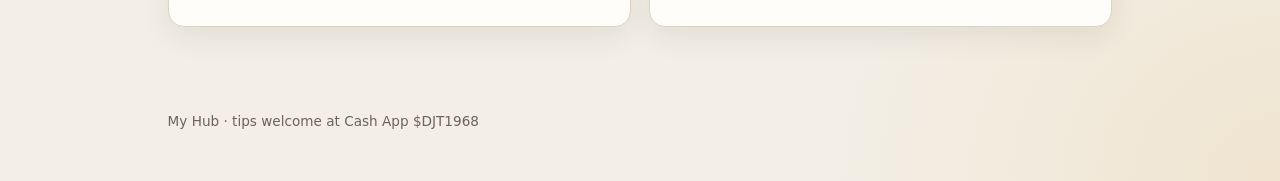
==== commit 9569b7df: "Polish My Hub: honest device packs, home feature cards, visual CTAs Split home into clear Desktop/Ph" ====
--- a/index.html
+++ b/index.html
@@ -13,7 +13,7 @@
       <button class="nav-toggle" type="button" aria-expanded="false" aria-controls="site-nav">Menu</button>
       <ul class="nav-links" id="site-nav">
         <li><a class="active" href="index.html">Home</a></li>
-        <li><a href="wallpapers.html">animal wallpaper pack</a></li>
+        <li><a href="wallpapers.html">Wallpapers</a></li>
         <li><a href="calculator.html">BMR calculator</a></li>
         <li><a href="videos.html">funny AI videos</a></li>
         <li><a href="premium.html">Premium</a></li>
@@ -22,39 +22,54 @@
   </header>
   <main>
     <section class="hero-card hero-compact">
-      <p class="hook" style="margin-top:0">My Hub</p>
-      <p class="lead">Wallpapers, macros, and funny clips — each with its own space below.</p>
+      <p class="hook" style="margin-top:0">Welcome to My Hub</p>
+      <p class="lead">Animal wallpapers for desktop and phone, a free BMR calculator, and funny AI clips — pick what you need below.</p>
       <div class="hero-actions">
-        <a class="btn btn-ghost" href="premium.html">Go Premium</a>
+        <a class="btn btn-primary" href="wallpapers.html">Browse desktop pack</a>
+        <a class="btn btn-ghost" href="phone-wallpapers.html">Browse phone pack</a>
+        <a class="btn btn-ghost" href="premium.html">Premium preview</a>
       </div>
     </section>
 
-    <section class="feature-grid" aria-label="Main sections">
+    <section class="feature-grid feature-grid-home" aria-label="Main sections">
       <article class="card feature-card feature-wallpapers">
-        <p class="feature-kicker">01 · Screens</p>
-        <h2 class="feature-title">Animal wallpaper pack</h2>
-        <img class="feature-thumb" src="assets/animal-wallpapers-cover.jpg" alt="Animal wallpapers preview" />
-        <p class="lead">Desktop pack (landscape) and a separate <strong>Phone pack</strong> (1080×1920). Pick the one that matches your screen.</p>
-        <div style="display:flex;flex-wrap:wrap;gap:0.5rem;margin-top:auto">
-          <a class="btn btn-primary" href="wallpapers.html">Desktop pack</a>
-          <a class="btn btn-ghost" href="phone-wallpapers.html">Phone pack</a>
-        </div>
+        <p class="feature-kicker">01 · Desktop</p>
+        <h2 class="feature-title">Desktop wallpapers</h2>
+        <img class="feature-thumb" src="assets/animal-wallpapers-cover.jpg" alt="Desktop animal wallpapers preview" />
+        <p class="lead">Landscape animal pack for PC monitors — not sized for phones. Live on Gumroad for $4.99.</p>
+        <a class="btn btn-primary" href="wallpapers.html">Open desktop pack</a>
+      </article>
+
+      <article class="card feature-card feature-phone">
+        <p class="feature-kicker">02 · Phone</p>
+        <h2 class="feature-title">Phone wallpapers</h2>
+        <img class="feature-thumb feature-thumb-phone" src="assets/phone/phone-01-turtle.jpg" alt="Phone animal wallpapers preview" />
+        <p class="lead">Portrait pack at 1080×1920 for lock screens — separate from the desktop set. Product link coming soon.</p>
+        <a class="btn btn-primary" href="phone-wallpapers.html">Open phone pack</a>
       </article>
 
       <article class="card feature-card feature-bmr">
-        <p class="feature-kicker">02 · Fuel</p>
+        <p class="feature-kicker">03 · Fuel</p>
         <h2 class="feature-title">BMR calculator</h2>
         <p class="feature-icon" aria-hidden="true">⌀</p>
-        <p class="lead">Free Mifflin–St Jeor calculator with calorie and macro estimates. Runs in your browser — nothing is sent anywhere.</p>
+        <p class="lead">Free Mifflin–St Jeor macros in your browser — nothing is uploaded or stored.</p>
         <a class="btn btn-primary" href="calculator.html">Open BMR calculator</a>
       </article>
 
       <article class="card feature-card feature-videos">
-        <p class="feature-kicker">03 · Laughs</p>
+        <p class="feature-kicker">04 · Laughs</p>
         <h2 class="feature-title">Funny AI videos</h2>
         <img class="feature-thumb" src="assets/olongapo-og.jpg" alt="Funny AI videos preview" />
-        <p class="lead">Image cards linking to free clips and the Olongapo screening room — no broken local video tags.</p>
+        <p class="lead">Free Olongapo clips and more — open the screening room when you want a quick laugh.</p>
         <a class="btn btn-primary" href="videos.html">Open funny AI videos</a>
+      </article>
+
+      <article class="card feature-card feature-premium">
+        <p class="feature-kicker">05 · Upgrade</p>
+        <h2 class="feature-title">Premium</h2>
+        <p class="feature-icon" aria-hidden="true">★</p>
+        <p class="lead">Private preview of a $4.99 bundle — meal plan, bonus wallpapers, curated clips. Not for sale yet.</p>
+        <a class="btn btn-primary" href="premium.html">See Premium preview</a>
       </article>
     </section>
 
--- a/css/styles.css
+++ b/css/styles.css
@@ -154,8 +154,16 @@
   transition: transform 0.12s ease, background 0.12s ease, box-shadow 0.12s ease;
 }
 .btn:hover { transform: translateY(-1px); }
-.btn-primary { background: var(--green); color: #fff; }
-.btn-primary:hover { background: var(--green-dark); color: #fff; }
+.btn-primary {
+  background: linear-gradient(165deg, #4a8a5e 0%, var(--green) 55%, var(--green-dark) 100%);
+  color: #fff;
+  box-shadow: 0 6px 16px rgba(58, 107, 76, 0.32);
+}
+.btn-primary:hover {
+  background: linear-gradient(165deg, var(--green) 0%, var(--green-dark) 100%);
+  color: #fff;
+  box-shadow: 0 10px 22px rgba(39, 74, 54, 0.4);
+}
 .btn-coffee { background: #ffdd00; color: #1f1f1f; }
 .btn-ghost { background: var(--earth-soft); color: var(--green-dark); }
 .btn-buy {
@@ -505,11 +513,28 @@
   margin-bottom: 1.2rem;
   align-items: stretch;
 }
+.feature-grid-home {
+  grid-template-columns: repeat(6, minmax(0, 1fr));
+}
+.feature-grid-home .feature-card {
+  grid-column: span 2;
+}
+.feature-grid-home .feature-card:nth-child(4) {
+  grid-column: 2 / span 2;
+}
+.feature-grid-home .feature-card:nth-child(5) {
+  grid-column: 4 / span 2;
+}
 .feature-card {
   display: flex;
   flex-direction: column;
   gap: 0.75rem;
   min-height: 100%;
+  transition: transform 0.2s ease, box-shadow 0.2s ease;
+}
+.feature-card:hover {
+  transform: translateY(-5px);
+  box-shadow: 0 18px 40px rgba(42, 40, 36, 0.14);
 }
 .feature-kicker {
   margin: 0;
@@ -533,6 +558,15 @@
   border: 1px solid var(--border);
   background: #243028;
 }
+.feature-thumb-phone {
+  aspect-ratio: 9 / 14;
+  max-height: 160px;
+  object-position: center top;
+  width: auto;
+  max-width: 42%;
+  margin: 0 auto;
+  border-radius: 14px;
+}
 .feature-icon {
   margin: 0;
   font-size: 2.4rem;
@@ -541,34 +575,81 @@
 }
 .feature-card .btn { margin-top: auto; align-self: flex-start; }
 @media (max-width: 900px) {
-  .feature-grid { grid-template-columns: 1fr; }
+  .feature-grid,
+  .feature-grid-home { grid-template-columns: 1fr; }
+  .feature-grid-home .feature-card,
+  .feature-grid-home .feature-card:nth-child(4),
+  .feature-grid-home .feature-card:nth-child(5) {
+    grid-column: auto;
+  }
   .feature-thumb { max-height: 180px; }
-}
-
-
+  .feature-thumb-phone { max-width: 38%; max-height: 200px; }
+}
 
 /* Device clarity banners */
 .device-banner {
-  display: inline-block;
-  margin: 0 0 0.75rem;
-  padding: 0.4rem 0.85rem;
-  border-radius: 999px;
-  font-size: 0.82rem;
+  display: block;
+  width: 100%;
+  box-sizing: border-box;
+  margin: 0 0 0.9rem;
+  padding: 0.7rem 1rem;
+  border-radius: 12px;
+  font-size: 0.92rem;
   font-weight: 800;
   letter-spacing: 0.02em;
+  text-align: center;
+  line-height: 1.35;
 }
 .device-banner-desktop {
-  background: #ebe0cc;
-  border: 1px solid var(--border);
+  background: linear-gradient(90deg, #ebe0cc, #f3ebe0);
+  border: 2px solid #c4a574;
   color: var(--green-dark);
 }
 .device-banner-phone {
-  background: #dceadf;
-  border: 1px solid #b7cfc0;
-  color: var(--green-dark);
-}
-.phone-cover { max-width: 220px; margin: 0 auto; aspect-ratio: 9 / 16; max-height: none; }
-.phone-gallery .phone-card img { aspect-ratio: 9 / 16; }
+  background: linear-gradient(90deg, #dceadf, #e8f2eb);
+  border: 2px solid #7aa88a;
+  color: var(--green-dark);
+}
+.pack-switch {
+  margin: -0.55rem 0 1.15rem;
+  font-size: 0.95rem;
+  font-weight: 650;
+}
+.pack-switch a {
+  color: var(--green-dark);
+  text-decoration: underline;
+  text-underline-offset: 3px;
+}
+.pack-switch a:hover { color: var(--accent); }
+.phone-cover {
+  max-width: 220px;
+  margin: 0 auto;
+  aspect-ratio: 9 / 16;
+  max-height: none;
+  object-fit: cover;
+  border-radius: 18px;
+  box-shadow: 0 14px 34px rgba(42, 40, 36, 0.16);
+}
+.phone-gallery {
+  gap: 1.1rem;
+}
+.phone-gallery .phone-card {
+  border-radius: 18px;
+  overflow: hidden;
+  box-shadow: 0 12px 28px rgba(42, 40, 36, 0.1);
+  transition: transform 0.2s ease, box-shadow 0.2s ease;
+}
+.phone-gallery .phone-card:hover {
+  transform: translateY(-4px);
+  box-shadow: 0 18px 40px rgba(42, 40, 36, 0.16);
+}
+.phone-gallery .phone-card img {
+  aspect-ratio: 9 / 16;
+}
+.phone-gallery .phone-card figcaption {
+  padding: 0.7rem 0.75rem 0.85rem;
+  background: linear-gradient(180deg, #fffdf9, #f6f0e5);
+}
 @media (min-width: 721px) {
   .phone-gallery { grid-template-columns: repeat(4, 1fr); max-width: 56rem; }
 }
